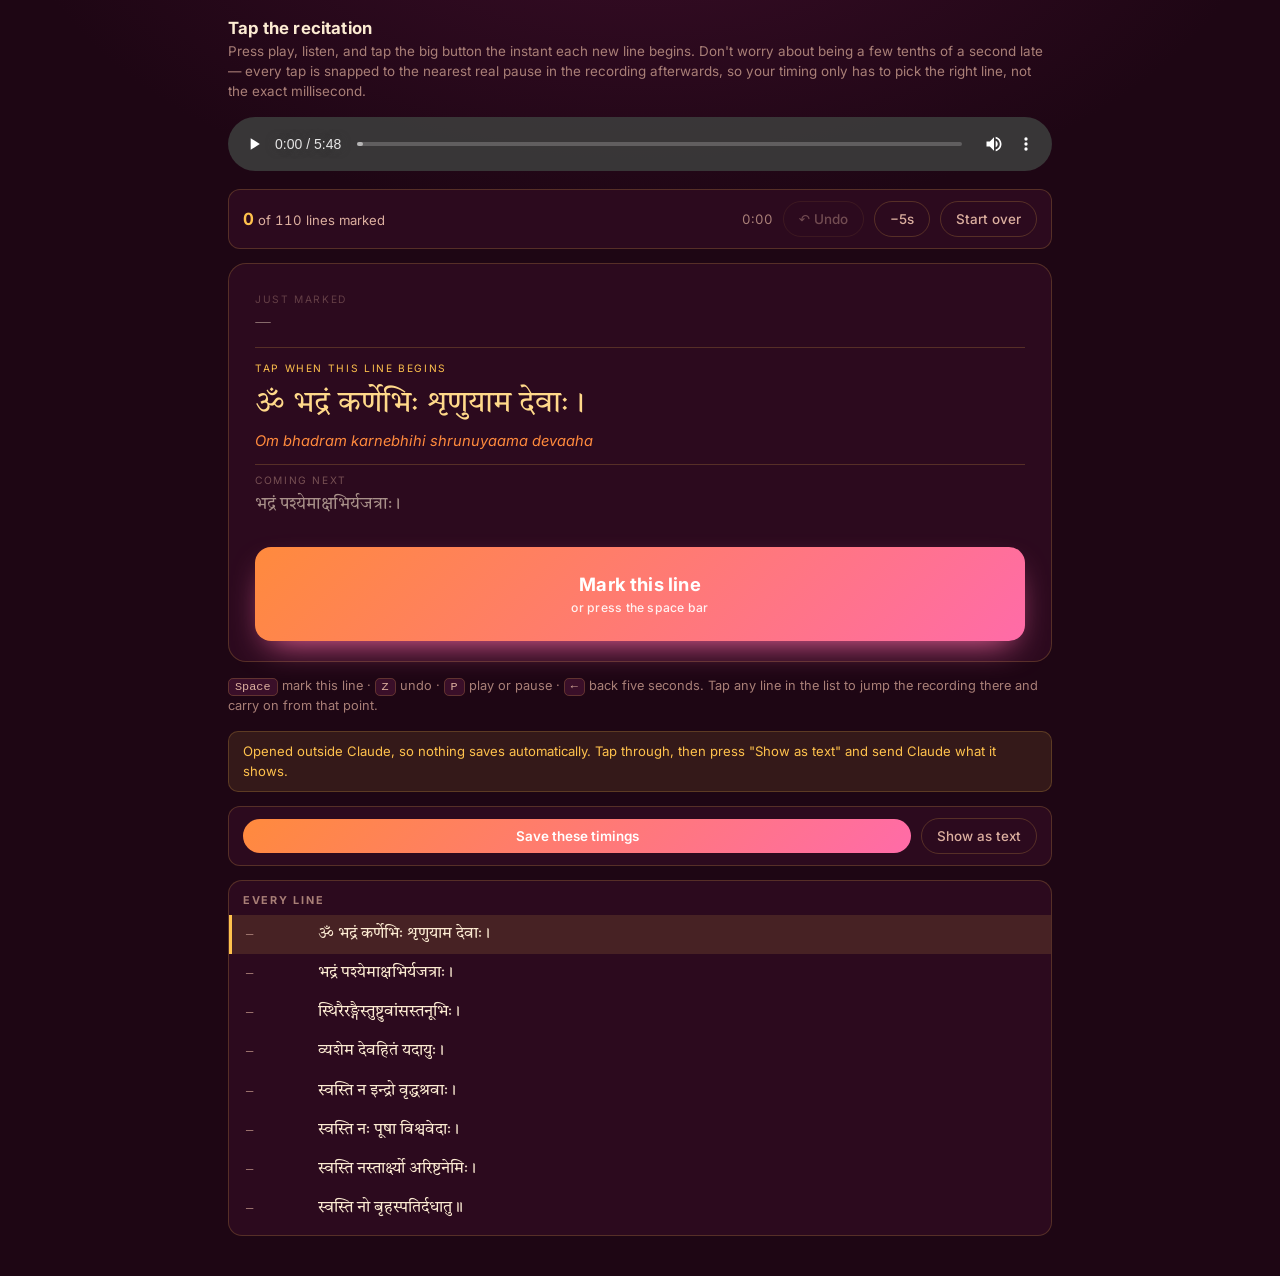
==== sync.html @ 4d2b7600 "Add tap-along timing capture and tap-driven alignment The automatic alignment places most line break" ====
<!doctype html>
<html lang="en">
<head>
<meta charset="utf-8">
<meta name="viewport" content="width=device-width, initial-scale=1, viewport-fit=cover">
<title>Tap the Recitation</title>
<link rel="preconnect" href="https://fonts.googleapis.com">
<link rel="preconnect" href="https://fonts.gstatic.com" crossorigin>
<link href="https://fonts.googleapis.com/css2?family=Tiro+Devanagari+Sanskrit&family=Inter:wght@400;500;600;700&display=swap" rel="stylesheet">
<style>
:root {
  --bg: #1E0614;
  --panel: #2C0A1E;
  --panel-2: #3A0F29;
  --ink: #FCEBD2;
  --ink-soft: #DCAF9F;
  --ink-faint: #A97F77;
  --marigold: #FFC24D;
  --gold: #FFD98A;
  --saffron: #FF8A3D;
  --magenta: #FF6BA8;
  --leaf: #5FCF95;
  --line: rgba(255, 194, 77, .20);
  --ui: "Inter", ui-sans-serif, system-ui, -apple-system, sans-serif;
  --dev: "Tiro Devanagari Sanskrit", "Noto Serif Devanagari", "Nirmala UI", serif;
  color-scheme: dark;
}
* { box-sizing: border-box; }
[hidden] { display: none !important; }
body {
  margin: 0; font-family: var(--ui); color: var(--ink); background: var(--bg);
  background-image: radial-gradient(900px 500px at 50% -10%, #3A0D28 0%, transparent 70%);
  min-height: 100vh; -webkit-text-size-adjust: 100%;
}
.wrap { max-width: 860px; margin: 0 auto; padding-block: 18px 40px; padding-left: 18px; padding-right: 18px; }

h1 { font-size: 1.05rem; margin: 0 0 3px; letter-spacing: .01em; }
.sub { margin: 0 0 16px; font-size: .84rem; color: var(--ink-faint); line-height: 1.5; }

.bar {
  display: flex; flex-wrap: wrap; gap: 10px; align-items: center;
  padding: 11px 14px; border-radius: 12px; background: var(--panel);
  border: 1px solid var(--line); margin-bottom: 14px;
}
.bar .grow { flex: 1 1 auto; min-width: 0; }
.count { font-size: .82rem; color: var(--ink-soft); font-variant-numeric: tabular-nums; }
.count b { color: var(--marigold); font-size: 1.05rem; }
.clock { font-variant-numeric: tabular-nums; font-size: .82rem; color: var(--ink-faint); }

button {
  font: inherit; font-size: .84rem; font-weight: 500; cursor: pointer;
  padding: 9px 15px; border-radius: 999px;
  color: var(--ink-soft); background: transparent; border: 1px solid var(--line);
}
button:hover { background: rgba(255,194,77,.10); color: var(--ink); }
button:disabled { opacity: .4; cursor: not-allowed; }
button.go { background: linear-gradient(135deg, var(--saffron), var(--magenta)); border: 0; color: #fff; font-weight: 600; }
button.on { background: var(--marigold); border-color: var(--marigold); color: #3A0F29; font-weight: 600; }
:focus-visible { outline: 2.5px solid var(--marigold); outline-offset: 3px; }

/* the stage */
.stage {
  border-radius: 18px; background: var(--panel); border: 1px solid var(--line);
  padding: 20px clamp(14px, 4vw, 26px) 0; margin-bottom: 14px;
}
.slot { padding: 9px 0; }
.slot .role {
  font-size: .64rem; letter-spacing: .16em; text-transform: uppercase;
  color: var(--ink-faint); margin-bottom: 5px;
}
.slot .dev { font-family: var(--dev); line-height: 1.7; }
.slot .phon { font-size: .78rem; font-style: italic; color: var(--saffron); margin-top: 2px; }

.slot.done { opacity: .45; }
.slot.done .dev { font-size: 1rem; }
.slot.now { border-top: 1px solid var(--line); border-bottom: 1px solid var(--line); padding: 14px 0; }
.slot.now .role { color: var(--marigold); }
.slot.now .dev { font-size: clamp(1.3rem, 5vw, 1.9rem); color: var(--gold); }
.slot.now .phon { font-size: .92rem; }
.slot.next { opacity: .6; }
.slot.next .dev { font-size: 1.05rem; }

/* the pad */
.pad {
  width: 100%; margin: 18px 0 20px; padding: 26px 20px;
  border-radius: 16px; border: 0; cursor: pointer;
  background: linear-gradient(135deg, var(--saffron), var(--magenta));
  color: #fff; font-size: 1.15rem; font-weight: 700; letter-spacing: .01em;
  box-shadow: 0 14px 34px -14px var(--magenta);
  -webkit-tap-highlight-color: transparent; touch-action: manipulation;
  transition: transform .07s ease, filter .07s ease;
}
.pad:active { transform: scale(.985); filter: brightness(1.12); }
.pad small { display: block; font-size: .76rem; font-weight: 500; opacity: .9; margin-top: 5px; letter-spacing: .02em; }
.pad:disabled { background: var(--panel-2); color: var(--ink-faint); box-shadow: none; }

.hint { font-size: .8rem; color: var(--ink-faint); line-height: 1.6; margin: 0 0 14px; }
.hint kbd {
  font: .74rem ui-monospace, SFMono-Regular, Menlo, monospace;
  background: var(--panel-2); border: 1px solid var(--line);
  border-radius: 5px; padding: 1px 6px; color: var(--ink-soft);
}

.status { font-size: .82rem; padding: 10px 14px; border-radius: 10px; margin-bottom: 14px; line-height: 1.5; }
.status.ok   { background: rgba(95,207,149,.12); border: 1px solid rgba(95,207,149,.35); color: var(--leaf); }
.status.warn { background: rgba(255,194,77,.10); border: 1px solid var(--line); color: var(--marigold); }

/* the log */
.log { border-radius: 14px; background: var(--panel); border: 1px solid var(--line); overflow: hidden; }
.log h2 { font-size: .68rem; letter-spacing: .16em; text-transform: uppercase; color: var(--ink-faint);
          margin: 0; padding: 12px 14px 8px; }
.log-rows { max-height: 320px; overflow-y: auto; }
.r { display: grid; grid-template-columns: 62px 1fr; gap: 10px; align-items: baseline;
     padding: 7px 14px; cursor: pointer; border-left: 3px solid transparent; }
.r:hover { background: rgba(255,194,77,.07); }
.r.marked { border-left-color: var(--leaf); }
.r.here { background: rgba(255,194,77,.13); border-left-color: var(--marigold); }
.r .t { font: .76rem ui-monospace, SFMono-Regular, Menlo, monospace; color: var(--ink-faint); font-variant-numeric: tabular-nums; }
.r.marked .t { color: var(--leaf); }
.r .d { font-family: var(--dev); font-size: .98rem; line-height: 1.6;
        overflow: hidden; text-overflow: ellipsis; white-space: nowrap; }

audio { width: 100%; margin-bottom: 14px; }
textarea { width: 100%; height: 150px; margin-top: 10px; font: 11px ui-monospace, monospace;
           background: var(--panel-2); color: var(--ink-soft); border: 1px solid var(--line);
           border-radius: 10px; padding: 10px; }
@media (prefers-reduced-motion: reduce) { * { transition: none !important; } }
</style>
</head>
<body>
<div class="wrap">

  <h1>Tap the recitation</h1>
  <p class="sub">
    Press play, listen, and tap the big button the instant each new line begins.
    Don't worry about being a few tenths of a second late — every tap is snapped to
    the nearest real pause in the recording afterwards, so your timing only has to
    pick the right line, not the exact millisecond.
  </p>

  <audio id="a" controls preload="metadata"></audio>

  <div class="bar">
    <span class="count grow"><b id="nDone">0</b> of <span id="nAll">0</span> lines marked</span>
    <span class="clock" id="clock">0:00</span>
    <button id="undo" disabled>↶ Undo</button>
    <button id="back">−5s</button>
    <button id="restart">Start over</button>
  </div>

  <div class="stage">
    <div class="slot done" id="slotPrev">
      <div class="role">Just marked</div>
      <div class="dev" id="prevDev">—</div>
    </div>
    <div class="slot now" id="slotNow">
      <div class="role">Tap when this line begins</div>
      <div class="dev" id="nowDev">—</div>
      <div class="phon" id="nowPhon"></div>
    </div>
    <div class="slot next">
      <div class="role">Coming next</div>
      <div class="dev" id="nextDev">—</div>
    </div>
    <button class="pad" id="pad">
      Mark this line
      <small>or press the space bar</small>
    </button>
  </div>

  <p class="hint">
    <kbd>Space</kbd> mark this line · <kbd>Z</kbd> undo · <kbd>P</kbd> play or pause ·
    <kbd>←</kbd> back five seconds. Tap any line in the list to jump the recording there
    and carry on from that point.
  </p>

  <div class="status warn" id="status">Checking whether this page can save back to Claude…</div>

  <div class="bar">
    <button class="go grow" id="save">Save these timings</button>
    <button id="show">Show as text</button>
  </div>
  <textarea id="out" readonly hidden></textarea>

  <div class="log">
    <h2>Every line</h2>
    <div class="log-rows" id="rows"></div>
  </div>
</div>

<script src="assets/data/text.js"></script>
<script>
(function () {
  'use strict';
  var $ = function (id) { return document.getElementById(id); };
  var a = $('a');
  var lines = [];
  window.GA_TEXT.sections.forEach(function (s) {
    s.verses.forEach(function (v) { v.lines.forEach(function (l) { lines.push(l); }); });
  });

  var taps = {};        // lineId -> seconds
  var order = [];       // lineIds in the order they were tapped, for undo
  var at = 0;           // index of the line awaiting a tap
  var db = null;
  var dirty = false;

  /* ------------------------------------------------------------- rendering */

  function fmt(t) {
    if (typeof t !== 'number') return '—';
    var m = Math.floor(t / 60), s = (t % 60).toFixed(2);
    return m + ':' + (s < 10 ? '0' : '') + s;
  }

  var rows = $('rows');
  lines.forEach(function (l, i) {
    var r = document.createElement('div');
    r.className = 'r';
    r.innerHTML = '<span class="t">—</span><span class="d"></span>';
    r.querySelector('.d').textContent = l.dev;
    r.addEventListener('click', function () { goTo(i); });
    rows.appendChild(r);
    l.row = r;
  });
  $('nAll').textContent = lines.length;

  function paintRow(i) {
    var l = lines[i], t = taps[l.id];
    l.row.querySelector('.t').textContent = fmt(t);
    l.row.classList.toggle('marked', typeof t === 'number');
    l.row.classList.toggle('here', i === at);
  }

  function paint() {
    $('prevDev').textContent = at > 0 ? lines[at - 1].dev : '—';
    $('nowDev').textContent = lines[at] ? lines[at].dev : 'All lines marked';
    $('nowPhon').textContent = lines[at] ? lines[at].phon : '';
    $('nextDev').textContent = lines[at + 1] ? lines[at + 1].dev : '—';
    $('nDone').textContent = Object.keys(taps).length;
    $('pad').disabled = at >= lines.length;
    $('undo').disabled = !order.length;
    lines.forEach(function (_, i) { paintRow(i); });
    if (lines[at]) lines[at].row.scrollIntoView({ block: 'center' });
  }

  /* ---------------------------------------------------------------- tapping */

  function mark() {
    if (at >= lines.length) return;
    var l = lines[at];
    taps[l.id] = Math.round(a.currentTime * 1000) / 1000;
    order.push(l.id);
    at++;
    dirty = true;
    paint();
    if (order.length % 12 === 0) save(true);
  }

  function undo() {
    var id = order.pop();
    if (!id) return;
    delete taps[id];
    at = lines.findIndex(function (l) { return l.id === id; });
    dirty = true;
    paint();
  }

  function goTo(i) {
    at = i;
    var t = taps[lines[i].id];
    a.currentTime = typeof t === 'number' ? Math.max(0, t - 0.4) : a.currentTime;
    paint();
  }

  $('pad').addEventListener('click', mark);
  $('undo').addEventListener('click', undo);
  $('back').addEventListener('click', function () { a.currentTime = Math.max(0, a.currentTime - 5); });
  $('restart').addEventListener('click', function () {
    if (!confirm('Clear every mark and start again?')) return;
    taps = {}; order = []; at = 0; a.currentTime = 0; dirty = true; paint();
  });

  document.addEventListener('keydown', function (e) {
    if (e.target.matches('textarea, input, button') && e.key !== ' ') return;
    var k = e.key.toLowerCase();
    if (e.key === ' ') { e.preventDefault(); mark(); }
    else if (k === 'z') { e.preventDefault(); undo(); }
    else if (k === 'p') { e.preventDefault(); a.paused ? a.play() : a.pause(); }
    else if (e.key === 'ArrowLeft') { e.preventDefault(); a.currentTime = Math.max(0, a.currentTime - 5); }
  });

  a.addEventListener('timeupdate', function () { $('clock').textContent = fmt(a.currentTime); });

  /* keep the screen awake through the six minutes, where the browser allows it */
  var lock = null;
  a.addEventListener('play', function () {
    if ('wakeLock' in navigator) {
      navigator.wakeLock.request('screen').then(function (l) { lock = l; }, function () {});
    }
  });
  a.addEventListener('pause', function () { if (lock) { lock.release(); lock = null; } });

  /* ---------------------------------------------------------------- saving */

  function payload() {
    return {
      taps: lines.filter(function (l) { return typeof taps[l.id] === 'number'; })
                 .map(function (l) { return { id: l.id, t: taps[l.id] }; }),
      markedCount: Object.keys(taps).length,
      lineCount: lines.length,
      updatedAt: new Date().toISOString()
    };
  }

  function status(cls, text) {
    var s = $('status');
    s.className = 'status ' + cls;
    s.textContent = text;
  }

  function save(quiet) {
    var p = payload();
    if (!db) {
      if (!quiet) { $('out').hidden = false; $('out').value = JSON.stringify(p); $('out').select(); }
      return Promise.resolve();
    }
    return db.doc('sync/session').set(p).then(function () {
      dirty = false;
      status('ok', 'Saved — ' + p.markedCount + ' of ' + p.lineCount +
                   ' lines. Claude can read this now. Keep going, or tell Claude you are done.');
    }, function (err) {
      status('warn', 'Could not save (' + err.code + '). Press "Show as text" and send Claude what it shows.');
    });
  }

  $('save').addEventListener('click', function () { save(false); });
  $('show').addEventListener('click', function () {
    $('out').hidden = false;
    $('out').value = JSON.stringify(payload());
    $('out').select();
  });

  window.addEventListener('beforeunload', function (e) {
    if (dirty && Object.keys(taps).length) { e.preventDefault(); e.returnValue = ''; }
  });

  /* The capability arrives late, and may never arrive (served from Amplify,
     opened as a file). The page is fully usable either way. */
  if (window.claude && window.claude.use) {
    window.claude.use('db').then(function (d) {
      db = d;
      if (db) {
        status('ok', 'Ready. Your taps save straight back to Claude as you go.');
        db.doc('sync/session').get().then(function (snap) {
          if (!snap.exists) return;
          var prev = snap.data();
          if (!prev.taps || !prev.taps.length) return;
          if (!confirm('Found ' + prev.taps.length + ' marks saved earlier. Carry on from there?')) return;
          prev.taps.forEach(function (row) { taps[row.id] = row.t; order.push(row.id); });
          at = lines.findIndex(function (l) { return typeof taps[l.id] !== 'number'; });
          if (at < 0) at = lines.length;
          paint();
        }, function () {});
      } else {
        status('warn', 'This copy cannot save back to Claude. Tap through anyway, then press ' +
                       '"Show as text" and send Claude what it shows.');
      }
    });
  } else {
    status('warn', 'Opened outside Claude, so nothing saves automatically. Tap through, then press ' +
                   '"Show as text" and send Claude what it shows.');
  }

  a.src = 'Ganapatyatarvasheersam.mp3';
  paint();
})();
</script>
</body>
</html>
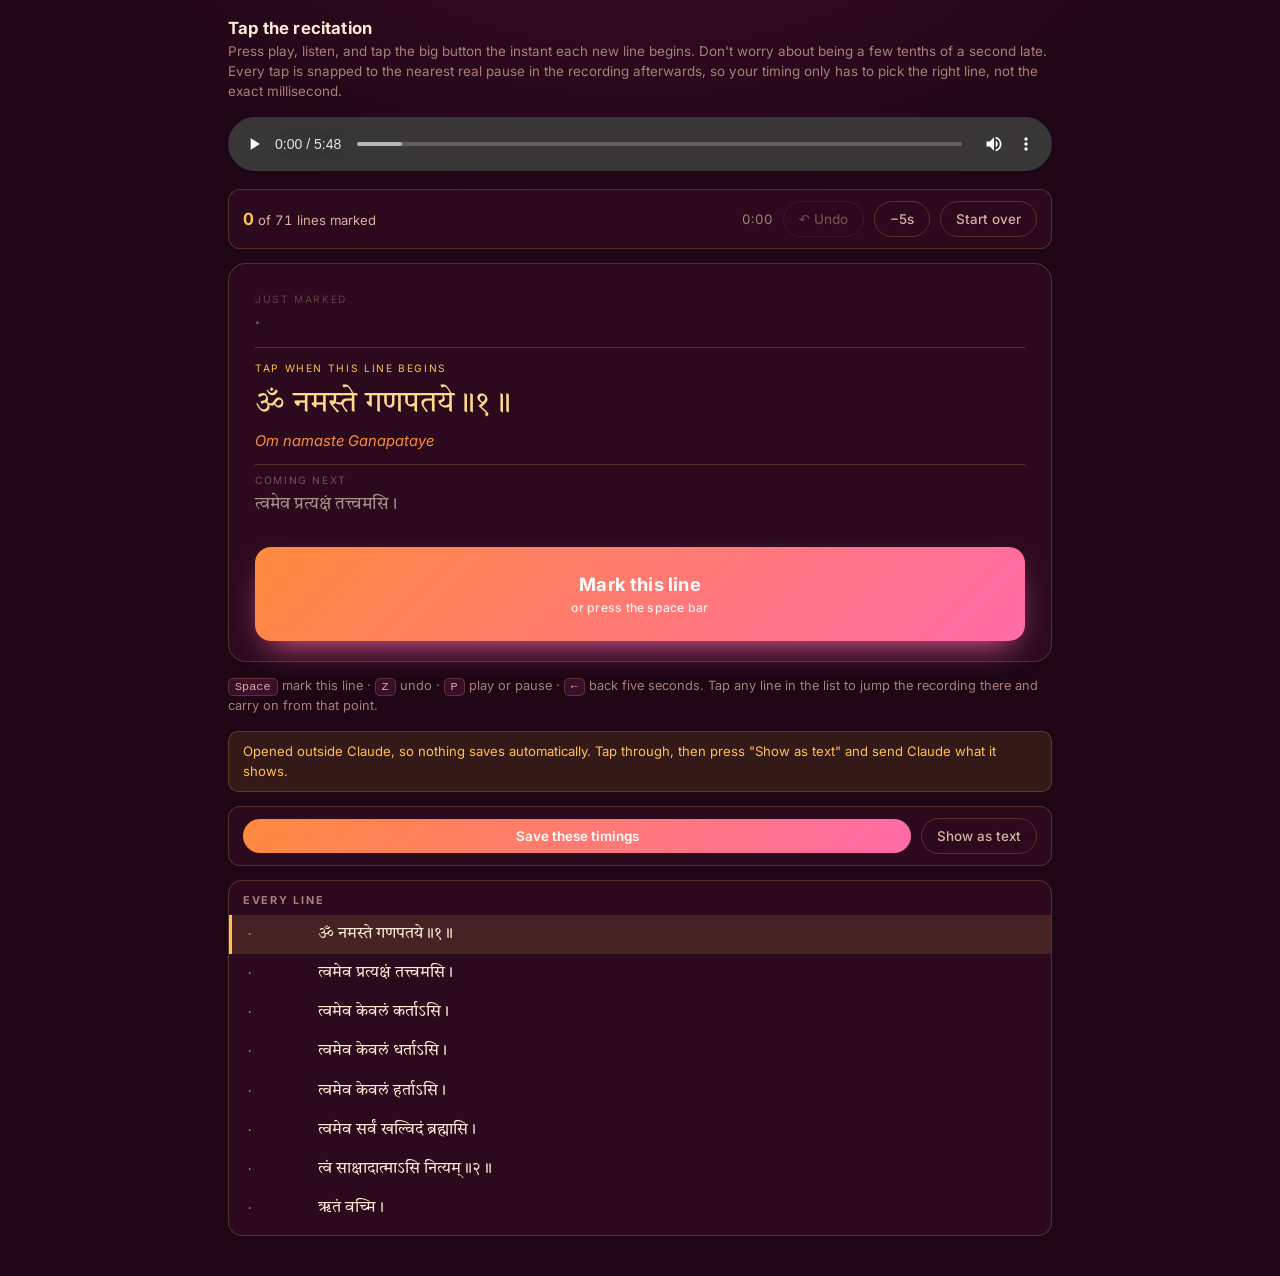
==== commit d82c3789: "Remove every em dash, add a background tone, and rework the page for phones Em dashes are gone from " ====
--- a/sync.html
+++ b/sync.html
@@ -133,7 +133,7 @@
   <h1>Tap the recitation</h1>
   <p class="sub">
     Press play, listen, and tap the big button the instant each new line begins.
-    Don't worry about being a few tenths of a second late — every tap is snapped to
+    Don't worry about being a few tenths of a second late. Every tap is snapped to
     the nearest real pause in the recording afterwards, so your timing only has to
     pick the right line, not the exact millisecond.
   </p>
@@ -151,16 +151,16 @@
   <div class="stage">
     <div class="slot done" id="slotPrev">
       <div class="role">Just marked</div>
-      <div class="dev" id="prevDev">—</div>
+      <div class="dev" id="prevDev">·</div>
     </div>
     <div class="slot now" id="slotNow">
       <div class="role">Tap when this line begins</div>
-      <div class="dev" id="nowDev">—</div>
+      <div class="dev" id="nowDev">·</div>
       <div class="phon" id="nowPhon"></div>
     </div>
     <div class="slot next">
       <div class="role">Coming next</div>
-      <div class="dev" id="nextDev">—</div>
+      <div class="dev" id="nextDev">·</div>
     </div>
     <button class="pad" id="pad">
       Mark this line
@@ -208,7 +208,7 @@
   /* ------------------------------------------------------------- rendering */
 
   function fmt(t) {
-    if (typeof t !== 'number') return '—';
+    if (typeof t !== 'number') return '·';
     var m = Math.floor(t / 60), s = (t % 60).toFixed(2);
     return m + ':' + (s < 10 ? '0' : '') + s;
   }
@@ -217,7 +217,7 @@
   lines.forEach(function (l, i) {
     var r = document.createElement('div');
     r.className = 'r';
-    r.innerHTML = '<span class="t">—</span><span class="d"></span>';
+    r.innerHTML = '<span class="t">·</span><span class="d"></span>';
     r.querySelector('.d').textContent = l.dev;
     r.addEventListener('click', function () { goTo(i); });
     rows.appendChild(r);
@@ -233,10 +233,10 @@
   }
 
   function paint() {
-    $('prevDev').textContent = at > 0 ? lines[at - 1].dev : '—';
+    $('prevDev').textContent = at > 0 ? lines[at - 1].dev : '·';
     $('nowDev').textContent = lines[at] ? lines[at].dev : 'All lines marked';
     $('nowPhon').textContent = lines[at] ? lines[at].phon : '';
-    $('nextDev').textContent = lines[at + 1] ? lines[at + 1].dev : '—';
+    $('nextDev').textContent = lines[at + 1] ? lines[at + 1].dev : '·';
     $('nDone').textContent = Object.keys(taps).length;
     $('pad').disabled = at >= lines.length;
     $('undo').disabled = !order.length;
@@ -327,7 +327,7 @@
     }
     return db.doc('sync/session').set(p).then(function () {
       dirty = false;
-      status('ok', 'Saved — ' + p.markedCount + ' of ' + p.lineCount +
+      status('ok', 'Saved. ' + p.markedCount + ' of ' + p.lineCount +
                    ' lines. Claude can read this now. Keep going, or tell Claude you are done.');
     }, function (err) {
       status('warn', 'Could not save (' + err.code + '). Press "Show as text" and send Claude what it shows.');
